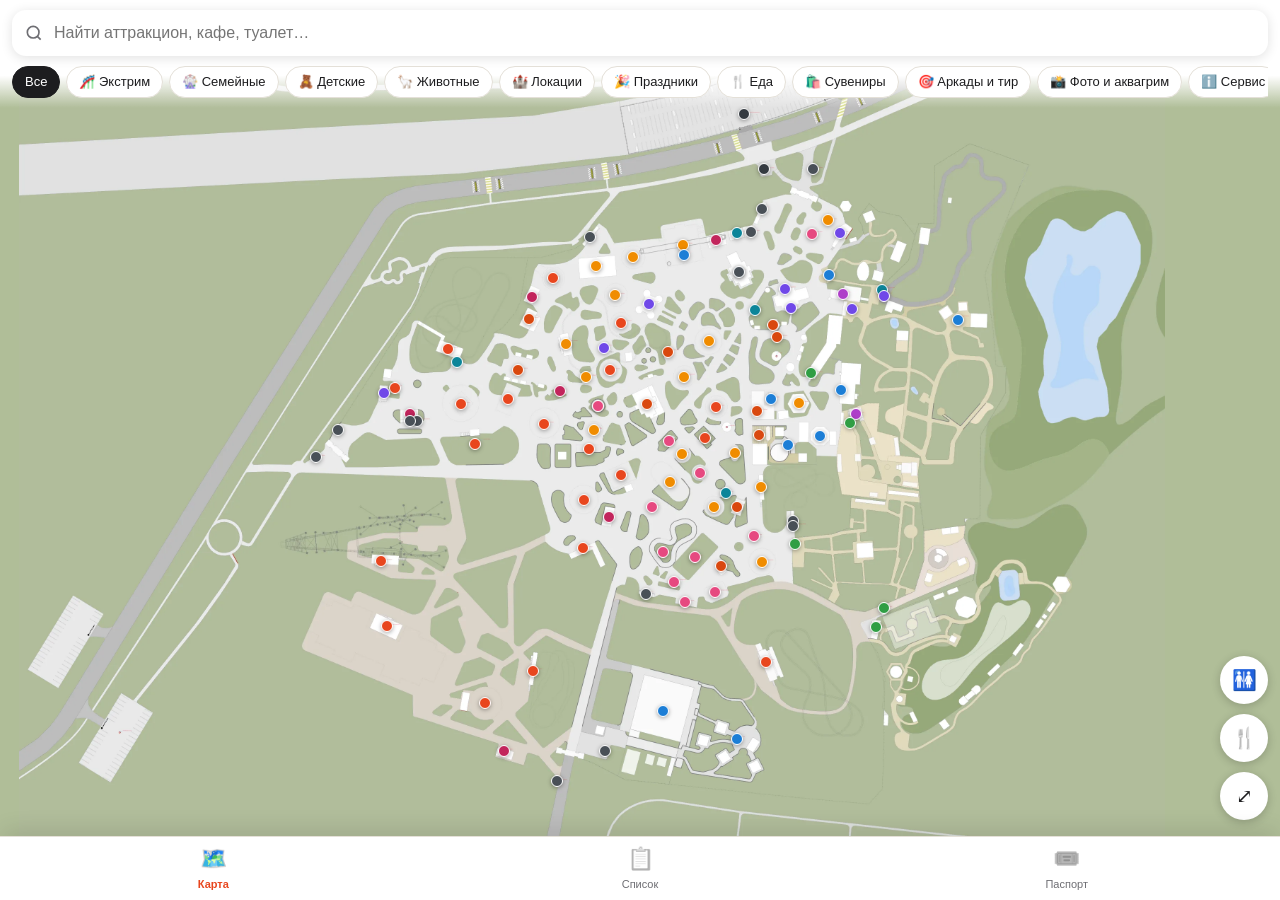
==== map/index.html @ 76719973 "db" ====
<!doctype html>
<html lang="ru">
<head>
  <meta charset="utf-8">
  <meta name="viewport" content="width=device-width, initial-scale=1, maximum-scale=1, viewport-fit=cover">
  <meta name="theme-color" content="#e8461e">
  <meta name="apple-mobile-web-app-capable" content="yes">
  <meta name="apple-mobile-web-app-status-bar-style" content="black-translucent">
  <meta name="apple-mobile-web-app-title" content="Сказка">
  <title>Карта парка «Сказка»</title>
  <link rel="manifest" href="manifest.webmanifest">
  <link rel="icon" href="assets/icon-192.png">
  <link rel="apple-touch-icon" href="assets/icon-192.png">
  <link rel="stylesheet" href="vendor/leaflet/leaflet.css">
  <link rel="stylesheet" href="style.css">
</head>
<body>
  <header class="top">
    <div class="search">
      <svg viewBox="0 0 24 24" aria-hidden="true"><circle cx="11" cy="11" r="7"/><path d="m20 20-4-4"/></svg>
      <input id="q" type="search" placeholder="Найти аттракцион, кафе, туалет…" autocomplete="off">
      <button id="q-clear" class="icon-btn" aria-label="Очистить" hidden>×</button>
    </div>
    <div id="chips" class="chips" role="toolbar" aria-label="Категории"></div>
  </header>

  <main>
    <section id="view-map" class="view active">
      <div id="map"></div>
      <div class="fabs">
        <button class="fab" data-nearest="service" title="Ближайший туалет">🚻</button>
        <button class="fab" data-nearest="food" title="Ближайшее кафе">🍴</button>
        <button class="fab" id="fit" title="Весь парк">⤢</button>
      </div>
    </section>

    <section id="view-list" class="view">
      <div id="list" class="list"></div>
    </section>

    <section id="view-passport" class="view">
      <div class="passport">
        <div class="pass-head">
          <div class="pass-title">Сказочный паспорт</div>
          <p>Отмечайтесь на настоящих аттракционах парка и получайте бонусы в онлайн-игре «Парк Сказка».</p>
          <div class="progress"><div id="pass-bar"></div></div>
          <div id="pass-count" class="pass-count"></div>
          <a class="pass-play" href="../play.html">▶ Играть в «Парк Сказка»</a>
        </div>
        <div id="rewards" class="rewards"></div>
        <h3>Мои отметки</h3>
        <div id="stamps" class="stamps"></div>
        <h3>Мой план на день</h3>
        <div id="plan" class="list compact"></div>
      </div>
    </section>
  </main>

  <div id="sheet" class="sheet" aria-hidden="true">
    <div class="grip"></div>
    <button id="sheet-close" class="icon-btn close" aria-label="Закрыть">×</button>
    <div id="sheet-body"></div>
  </div>

  <div id="toast" class="toast" role="status"></div>

  <nav class="tabs">
    <button class="tab active" data-view="map"><span>🗺️</span>Карта</button>
    <button class="tab" data-view="list"><span>📋</span>Список</button>
    <button class="tab" data-view="passport"><span>🎟️</span>Паспорт<b id="badge" hidden></b></button>
  </nav>

  <script src="vendor/leaflet/leaflet.js"></script>
  <script src="data.js"></script>
  <script src="app.js"></script>
</body>
</html>
---- map/vendor/leaflet/leaflet.css ----
/* required styles */

.leaflet-pane,
.leaflet-tile,
.leaflet-marker-icon,
.leaflet-marker-shadow,
.leaflet-tile-container,
.leaflet-pane > svg,
.leaflet-pane > canvas,
.leaflet-zoom-box,
.leaflet-image-layer,
.leaflet-layer {
	position: absolute;
	left: 0;
	top: 0;
	}
.leaflet-container {
	overflow: hidden;
	}
.leaflet-tile,
.leaflet-marker-icon,
.leaflet-marker-shadow {
	-webkit-user-select: none;
	   -moz-user-select: none;
	        user-select: none;
	  -webkit-user-drag: none;
	}
/* Prevents IE11 from highlighting tiles in blue */
.leaflet-tile::selection {
	background: transparent;
}
/* Safari renders non-retina tile on retina better with this, but Chrome is worse */
.leaflet-safari .leaflet-tile {
	image-rendering: -webkit-optimize-contrast;
	}
/* hack that prevents hw layers "stretching" when loading new tiles */
.leaflet-safari .leaflet-tile-container {
	width: 1600px;
	height: 1600px;
	-webkit-transform-origin: 0 0;
	}
.leaflet-marker-icon,
.leaflet-marker-shadow {
	display: block;
	}
/* .leaflet-container svg: reset svg max-width decleration shipped in Joomla! (joomla.org) 3.x */
/* .leaflet-container img: map is broken in FF if you have max-width: 100% on tiles */
.leaflet-container .leaflet-overlay-pane svg {
	max-width: none !important;
	max-height: none !important;
	}
.leaflet-container .leaflet-marker-pane img,
.leaflet-container .leaflet-shadow-pane img,
.leaflet-container .leaflet-tile-pane img,
.leaflet-container img.leaflet-image-layer,
.leaflet-container .leaflet-tile {
	max-width: none !important;
	max-height: none !important;
	width: auto;
	padding: 0;
	}

.leaflet-container img.leaflet-tile {
	/* See: https://bugs.chromium.org/p/chromium/issues/detail?id=600120 */
	mix-blend-mode: plus-lighter;
}

.leaflet-container.leaflet-touch-zoom {
	-ms-touch-action: pan-x pan-y;
	touch-action: pan-x pan-y;
	}
.leaflet-container.leaflet-touch-drag {
	-ms-touch-action: pinch-zoom;
	/* Fallback for FF which doesn't support pinch-zoom */
	touch-action: none;
	touch-action: pinch-zoom;
}
.leaflet-container.leaflet-touch-drag.leaflet-touch-zoom {
	-ms-touch-action: none;
	touch-action: none;
}
.leaflet-container {
	-webkit-tap-highlight-color: transparent;
}
.leaflet-container a {
	-webkit-tap-highlight-color: rgba(51, 181, 229, 0.4);
}
.leaflet-tile {
	filter: inherit;
	visibility: hidden;
	}
.leaflet-tile-loaded {
	visibility: inherit;
	}
.leaflet-zoom-box {
	width: 0;
	height: 0;
	-moz-box-sizing: border-box;
	     box-sizing: border-box;
	z-index: 800;
	}
/* workaround for https://bugzilla.mozilla.org/show_bug.cgi?id=888319 */
.leaflet-overlay-pane svg {
	-moz-user-select: none;
	}

.leaflet-pane         { z-index: 400; }

.leaflet-tile-pane    { z-index: 200; }
.leaflet-overlay-pane { z-index: 400; }
.leaflet-shadow-pane  { z-index: 500; }
.leaflet-marker-pane  { z-index: 600; }
.leaflet-tooltip-pane   { z-index: 650; }
.leaflet-popup-pane   { z-index: 700; }

.leaflet-map-pane canvas { z-index: 100; }
.leaflet-map-pane svg    { z-index: 200; }

.leaflet-vml-shape {
	width: 1px;
	height: 1px;
	}
.lvml {
	behavior: url(#default#VML);
	display: inline-block;
	position: absolute;
	}


/* control positioning */

.leaflet-control {
	position: relative;
	z-index: 800;
	pointer-events: visiblePainted; /* IE 9-10 doesn't have auto */
	pointer-events: auto;
	}
.leaflet-top,
.leaflet-bottom {
	position: absolute;
	z-index: 1000;
	pointer-events: none;
	}
.leaflet-top {
	top: 0;
	}
.leaflet-right {
	right: 0;
	}
.leaflet-bottom {
	bottom: 0;
	}
.leaflet-left {
	left: 0;
	}
.leaflet-control {
	float: left;
	clear: both;
	}
.leaflet-right .leaflet-control {
	float: right;
	}
.leaflet-top .leaflet-control {
	margin-top: 10px;
	}
.leaflet-bottom .leaflet-control {
	margin-bottom: 10px;
	}
.leaflet-left .leaflet-control {
	margin-left: 10px;
	}
.leaflet-right .leaflet-control {
	margin-right: 10px;
	}


/* zoom and fade animations */

.leaflet-fade-anim .leaflet-popup {
	opacity: 0;
	-webkit-transition: opacity 0.2s linear;
	   -moz-transition: opacity 0.2s linear;
	        transition: opacity 0.2s linear;
	}
.leaflet-fade-anim .leaflet-map-pane .leaflet-popup {
	opacity: 1;
	}
.leaflet-zoom-animated {
	-webkit-transform-origin: 0 0;
	    -ms-transform-origin: 0 0;
	        transform-origin: 0 0;
	}
svg.leaflet-zoom-animated {
	will-change: transform;
}

.leaflet-zoom-anim .leaflet-zoom-animated {
	-webkit-transition: -webkit-transform 0.25s cubic-bezier(0,0,0.25,1);
	   -moz-transition:    -moz-transform 0.25s cubic-bezier(0,0,0.25,1);
	        transition:         transform 0.25s cubic-bezier(0,0,0.25,1);
	}
.leaflet-zoom-anim .leaflet-tile,
.leaflet-pan-anim .leaflet-tile {
	-webkit-transition: none;
	   -moz-transition: none;
	        transition: none;
	}

.leaflet-zoom-anim .leaflet-zoom-hide {
	visibility: hidden;
	}


/* cursors */

.leaflet-interactive {
	cursor: pointer;
	}
.leaflet-grab {
	cursor: -webkit-grab;
	cursor:    -moz-grab;
	cursor:         grab;
	}
.leaflet-crosshair,
.leaflet-crosshair .leaflet-interactive {
	cursor: crosshair;
	}
.leaflet-popup-pane,
.leaflet-control {
	cursor: auto;
	}
.leaflet-dragging .leaflet-grab,
.leaflet-dragging .leaflet-grab .leaflet-interactive,
.leaflet-dragging .leaflet-marker-draggable {
	cursor: move;
	cursor: -webkit-grabbing;
	cursor:    -moz-grabbing;
	cursor:         grabbing;
	}

/* marker & overlays interactivity */
.leaflet-marker-icon,
.leaflet-marker-shadow,
.leaflet-image-layer,
.leaflet-pane > svg path,
.leaflet-tile-container {
	pointer-events: none;
	}

.leaflet-marker-icon.leaflet-interactive,
.leaflet-image-layer.leaflet-interactive,
.leaflet-pane > svg path.leaflet-interactive,
svg.leaflet-image-layer.leaflet-interactive path {
	pointer-events: visiblePainted; /* IE 9-10 doesn't have auto */
	pointer-events: auto;
	}

/* visual tweaks */

.leaflet-container {
	background: #ddd;
	outline-offset: 1px;
	}
.leaflet-container a {
	color: #0078A8;
	}
.leaflet-zoom-box {
	border: 2px dotted #38f;
	background: rgba(255,255,255,0.5);
	}


/* general typography */
.leaflet-container {
	font-family: "Helvetica Neue", Arial, Helvetica, sans-serif;
	font-size: 12px;
	font-size: 0.75rem;
	line-height: 1.5;
	}


/* general toolbar styles */

.leaflet-bar {
	box-shadow: 0 1px 5px rgba(0,0,0,0.65);
	border-radius: 4px;
	}
.leaflet-bar a {
	background-color: #fff;
	border-bottom: 1px solid #ccc;
	width: 26px;
	height: 26px;
	line-height: 26px;
	display: block;
	text-align: center;
	text-decoration: none;
	color: black;
	}
.leaflet-bar a,
.leaflet-control-layers-toggle {
	background-position: 50% 50%;
	background-repeat: no-repeat;
	display: block;
	}
.leaflet-bar a:hover,
.leaflet-bar a:focus {
	background-color: #f4f4f4;
	}
.leaflet-bar a:first-child {
	border-top-left-radius: 4px;
	border-top-right-radius: 4px;
	}
.leaflet-bar a:last-child {
	border-bottom-left-radius: 4px;
	border-bottom-right-radius: 4px;
	border-bottom: none;
	}
.leaflet-bar a.leaflet-disabled {
	cursor: default;
	background-color: #f4f4f4;
	color: #bbb;
	}

.leaflet-touch .leaflet-bar a {
	width: 30px;
	height: 30px;
	line-height: 30px;
	}
.leaflet-touch .leaflet-bar a:first-child {
	border-top-left-radius: 2px;
	border-top-right-radius: 2px;
	}
.leaflet-touch .leaflet-bar a:last-child {
	border-bottom-left-radius: 2px;
	border-bottom-right-radius: 2px;
	}

/* zoom control */

.leaflet-control-zoom-in,
.leaflet-control-zoom-out {
	font: bold 18px 'Lucida Console', Monaco, monospace;
	text-indent: 1px;
	}

.leaflet-touch .leaflet-control-zoom-in, .leaflet-touch .leaflet-control-zoom-out  {
	font-size: 22px;
	}


/* layers control */

.leaflet-control-layers {
	box-shadow: 0 1px 5px rgba(0,0,0,0.4);
	background: #fff;
	border-radius: 5px;
	}
.leaflet-control-layers-toggle {
	background-image: url(images/layers.png);
	width: 36px;
	height: 36px;
	}
.leaflet-retina .leaflet-control-layers-toggle {
	background-image: url(images/layers-2x.png);
	background-size: 26px 26px;
	}
.leaflet-touch .leaflet-control-layers-toggle {
	width: 44px;
	height: 44px;
	}
.leaflet-control-layers .leaflet-control-layers-list,
.leaflet-control-layers-expanded .leaflet-control-layers-toggle {
	display: none;
	}
.leaflet-control-layers-expanded .leaflet-control-layers-list {
	display: block;
	position: relative;
	}
.leaflet-control-layers-expanded {
	padding: 6px 10px 6px 6px;
	color: #333;
	background: #fff;
	}
.leaflet-control-layers-scrollbar {
	overflow-y: scroll;
	overflow-x: hidden;
	padding-right: 5px;
	}
.leaflet-control-layers-selector {
	margin-top: 2px;
	position: relative;
	top: 1px;
	}
.leaflet-control-layers label {
	display: block;
	font-size: 13px;
	font-size: 1.08333em;
	}
.leaflet-control-layers-separator {
	height: 0;
	border-top: 1px solid #ddd;
	margin: 5px -10px 5px -6px;
	}

/* Default icon URLs */
.leaflet-default-icon-path { /* used only in path-guessing heuristic, see L.Icon.Default */
	background-image: url(images/marker-icon.png);
	}


/* attribution and scale controls */

.leaflet-container .leaflet-control-attribution {
	background: #fff;
	background: rgba(255, 255, 255, 0.8);
	margin: 0;
	}
.leaflet-control-attribution,
.leaflet-control-scale-line {
	padding: 0 5px;
	color: #333;
	line-height: 1.4;
	}
.leaflet-control-attribution a {
	text-decoration: none;
	}
.leaflet-control-attribution a:hover,
.leaflet-control-attribution a:focus {
	text-decoration: underline;
	}
.leaflet-attribution-flag {
	display: inline !important;
	vertical-align: baseline !important;
	width: 1em;
	height: 0.6669em;
	}
.leaflet-left .leaflet-control-scale {
	margin-left: 5px;
	}
.leaflet-bottom .leaflet-control-scale {
	margin-bottom: 5px;
	}
.leaflet-control-scale-line {
	border: 2px solid #777;
	border-top: none;
	line-height: 1.1;
	padding: 2px 5px 1px;
	white-space: nowrap;
	-moz-box-sizing: border-box;
	     box-sizing: border-box;
	background: rgba(255, 255, 255, 0.8);
	text-shadow: 1px 1px #fff;
	}
.leaflet-control-scale-line:not(:first-child) {
	border-top: 2px solid #777;
	border-bottom: none;
	margin-top: -2px;
	}
.leaflet-control-scale-line:not(:first-child):not(:last-child) {
	border-bottom: 2px solid #777;
	}

.leaflet-touch .leaflet-control-attribution,
.leaflet-touch .leaflet-control-layers,
.leaflet-touch .leaflet-bar {
	box-shadow: none;
	}
.leaflet-touch .leaflet-control-layers,
.leaflet-touch .leaflet-bar {
	border: 2px solid rgba(0,0,0,0.2);
	background-clip: padding-box;
	}


/* popup */

.leaflet-popup {
	position: absolute;
	text-align: center;
	margin-bottom: 20px;
	}
.leaflet-popup-content-wrapper {
	padding: 1px;
	text-align: left;
	border-radius: 12px;
	}
.leaflet-popup-content {
	margin: 13px 24px 13px 20px;
	line-height: 1.3;
	font-size: 13px;
	font-size: 1.08333em;
	min-height: 1px;
	}
.leaflet-popup-content p {
	margin: 17px 0;
	margin: 1.3em 0;
	}
.leaflet-popup-tip-container {
	width: 40px;
	height: 20px;
	position: absolute;
	left: 50%;
	margin-top: -1px;
	margin-left: -20px;
	overflow: hidden;
	pointer-events: none;
	}
.leaflet-popup-tip {
	width: 17px;
	height: 17px;
	padding: 1px;

	margin: -10px auto 0;
	pointer-events: auto;

	-webkit-transform: rotate(45deg);
	   -moz-transform: rotate(45deg);
	    -ms-transform: rotate(45deg);
	        transform: rotate(45deg);
	}
.leaflet-popup-content-wrapper,
.leaflet-popup-tip {
	background: white;
	color: #333;
	box-shadow: 0 3px 14px rgba(0,0,0,0.4);
	}
.leaflet-container a.leaflet-popup-close-button {
	position: absolute;
	top: 0;
	right: 0;
	border: none;
	text-align: center;
	width: 24px;
	height: 24px;
	font: 16px/24px Tahoma, Verdana, sans-serif;
	color: #757575;
	text-decoration: none;
	background: transparent;
	}
.leaflet-container a.leaflet-popup-close-button:hover,
.leaflet-container a.leaflet-popup-close-button:focus {
	color: #585858;
	}
.leaflet-popup-scrolled {
	overflow: auto;
	}

.leaflet-oldie .leaflet-popup-content-wrapper {
	-ms-zoom: 1;
	}
.leaflet-oldie .leaflet-popup-tip {
	width: 24px;
	margin: 0 auto;

	-ms-filter: "progid:DXImageTransform.Microsoft.Matrix(M11=0.70710678, M12=0.70710678, M21=-0.70710678, M22=0.70710678)";
	filter: progid:DXImageTransform.Microsoft.Matrix(M11=0.70710678, M12=0.70710678, M21=-0.70710678, M22=0.70710678);
	}

.leaflet-oldie .leaflet-control-zoom,
.leaflet-oldie .leaflet-control-layers,
.leaflet-oldie .leaflet-popup-content-wrapper,
.leaflet-oldie .leaflet-popup-tip {
	border: 1px solid #999;
	}


/* div icon */

.leaflet-div-icon {
	background: #fff;
	border: 1px solid #666;
	}


/* Tooltip */
/* Base styles for the element that has a tooltip */
.leaflet-tooltip {
	position: absolute;
	padding: 6px;
	background-color: #fff;
	border: 1px solid #fff;
	border-radius: 3px;
	color: #222;
	white-space: nowrap;
	-webkit-user-select: none;
	-moz-user-select: none;
	-ms-user-select: none;
	user-select: none;
	pointer-events: none;
	box-shadow: 0 1px 3px rgba(0,0,0,0.4);
	}
.leaflet-tooltip.leaflet-interactive {
	cursor: pointer;
	pointer-events: auto;
	}
.leaflet-tooltip-top:before,
.leaflet-tooltip-bottom:before,
.leaflet-tooltip-left:before,
.leaflet-tooltip-right:before {
	position: absolute;
	pointer-events: none;
	border: 6px solid transparent;
	background: transparent;
	content: "";
	}

/* Directions */

.leaflet-tooltip-bottom {
	margin-top: 6px;
}
.leaflet-tooltip-top {
	margin-top: -6px;
}
.leaflet-tooltip-bottom:before,
.leaflet-tooltip-top:before {
	left: 50%;
	margin-left: -6px;
	}
.leaflet-tooltip-top:before {
	bottom: 0;
	margin-bottom: -12px;
	border-top-color: #fff;
	}
.leaflet-tooltip-bottom:before {
	top: 0;
	margin-top: -12px;
	margin-left: -6px;
	border-bottom-color: #fff;
	}
.leaflet-tooltip-left {
	margin-left: -6px;
}
.leaflet-tooltip-right {
	margin-left: 6px;
}
.leaflet-tooltip-left:before,
.leaflet-tooltip-right:before {
	top: 50%;
	margin-top: -6px;
	}
.leaflet-tooltip-left:before {
	right: 0;
	margin-right: -12px;
	border-left-color: #fff;
	}
.leaflet-tooltip-right:before {
	left: 0;
	margin-left: -12px;
	border-right-color: #fff;
	}

/* Printing */

@media print {
	/* Prevent printers from removing background-images of controls. */
	.leaflet-control {
		-webkit-print-color-adjust: exact;
		print-color-adjust: exact;
		}
	}
---- map/style.css ----
:root {
  --brand: #e8461e;
  --ink: #1d1d1f;
  --muted: #6e6e73;
  --bg: #ffffff;
  --panel: #f5f3ef;
  --line: #e4e0d8;
  --tab-h: 64px;
  --safe-b: env(safe-area-inset-bottom, 0px);
  --safe-t: env(safe-area-inset-top, 0px);
}
* { box-sizing: border-box; -webkit-tap-highlight-color: transparent; }
html, body { margin: 0; height: 100%; overflow: hidden; }
body {
  font: 15px/1.4 -apple-system, BlinkMacSystemFont, "Segoe UI", Roboto, sans-serif;
  color: var(--ink); background: var(--bg);
}
button { font: inherit; color: inherit; cursor: pointer; }

/* Шапка */
.top {
  position: fixed; inset: 0 0 auto 0; z-index: 1000;
  padding: calc(var(--safe-t) + 10px) 12px 8px;
  background: linear-gradient(#fff 70%, rgba(255,255,255,0));
}
.search {
  display: flex; align-items: center; gap: 8px; height: 46px; padding: 0 12px;
  background: #fff; border-radius: 14px; box-shadow: 0 2px 12px rgba(0,0,0,.12);
}
.search svg { width: 20px; height: 20px; fill: none; stroke: var(--muted); stroke-width: 2; flex: none; }
.search input { flex: 1; border: 0; outline: 0; font-size: 16px; background: none; min-width: 0; }
.search input::-webkit-search-cancel-button { display: none; }
.icon-btn { border: 0; background: none; font-size: 24px; line-height: 1; color: var(--muted); padding: 4px 6px; }
.chips { display: flex; gap: 6px; overflow-x: auto; padding: 10px 0 2px; scrollbar-width: none; }
.chips::-webkit-scrollbar { display: none; }
.chip {
  flex: none; border: 1px solid var(--line); background: #fff; border-radius: 999px;
  padding: 6px 12px; font-size: 13px; white-space: nowrap;
}
.chip.on { background: var(--ink); border-color: var(--ink); color: #fff; }

/* Экраны */
main { position: fixed; inset: 0 0 calc(var(--tab-h) + var(--safe-b)) 0; }
.view { position: absolute; inset: 0; display: none; }
.view.active { display: block; }
#view-list, #view-passport { overflow-y: auto; padding-top: calc(var(--safe-t) + 112px); }
#view-passport { padding-top: calc(var(--safe-t) + 16px); }
body.passport-open .top { display: none; }
#map { position: absolute; inset: 0; background: #b0be98; }

/* Маркеры */
.pin { background: none; border: 0; }
.pin-dot {
  position: absolute; left: 50%; top: 50%; transform: translate(-50%, -50%);
  width: 30px; height: 30px; border-radius: 50%; border: 2px solid #fff;
  background: var(--c); box-shadow: 0 1px 4px rgba(0,0,0,.35);
  display: grid; place-items: center; font-size: 15px; transition: width .15s, height .15s;
}
.pin-lbl {
  position: absolute; left: 50%; top: calc(50% + 18px); transform: translateX(-50%);
  white-space: nowrap; font-size: 11px; font-weight: 600; color: var(--ink);
  text-shadow: 0 0 3px #fff, 0 0 3px #fff, 0 0 3px #fff; display: none; pointer-events: none;
}
.z-high .pin-lbl { display: block; }
.z-low .pin-dot { width: 12px; height: 12px; font-size: 0; border-width: 1.5px; }
.pin.sel .pin-dot { width: 40px; height: 40px; font-size: 20px; box-shadow: 0 0 0 4px rgba(232,70,30,.35); }
.pin.sel .pin-lbl { display: block; }
.pin.done .pin-dot::after {
  content: "✓"; position: absolute; right: -5px; top: -5px; width: 15px; height: 15px; border-radius: 50%;
  background: #1f9d55; color: #fff; font-size: 10px; display: grid; place-items: center; border: 1.5px solid #fff;
}
.z-low .pin.done .pin-dot::after { display: none; }
.pin.dim { opacity: .18; pointer-events: none; }

.fabs { position: absolute; right: 12px; bottom: 16px; z-index: 900; display: flex; flex-direction: column; gap: 10px; }
.fab {
  width: 48px; height: 48px; border-radius: 50%; border: 0; background: #fff; font-size: 20px;
  box-shadow: 0 2px 10px rgba(0,0,0,.2);
}

/* Нижние вкладки */
.tabs {
  position: fixed; inset: auto 0 0 0; z-index: 1100; display: flex;
  height: calc(var(--tab-h) + var(--safe-b)); padding-bottom: var(--safe-b);
  background: #fff; border-top: 1px solid var(--line);
}
.tab {
  flex: 1; border: 0; background: none; font-size: 11px; color: var(--muted); position: relative;
  display: flex; flex-direction: column; align-items: center; justify-content: center; gap: 2px;
}
.tab span { font-size: 22px; filter: grayscale(1); opacity: .6; }
.tab.active { color: var(--brand); font-weight: 600; }
.tab.active span { filter: none; opacity: 1; }
.tab b {
  position: absolute; top: 6px; left: calc(50% + 8px); background: var(--brand); color: #fff;
  font-size: 10px; border-radius: 9px; padding: 1px 6px;
}

/* Карточка объекта */
.sheet {
  position: fixed; left: 0; right: 0; bottom: calc(var(--tab-h) + var(--safe-b)); z-index: 1050;
  max-height: 62vh; overflow-y: auto; background: #fff; border-radius: 20px 20px 0 0;
  box-shadow: 0 -4px 24px rgba(0,0,0,.18); transform: translateY(110%); transition: transform .25s ease;
}
.sheet.open { transform: none; }
.grip { width: 40px; height: 5px; border-radius: 3px; background: var(--line); margin: 8px auto 0; }
.close { position: absolute; right: 8px; top: 6px; z-index: 2; background: rgba(255,255,255,.85); border-radius: 50%; width: 36px; height: 36px; }
.photo { width: 100%; aspect-ratio: 2 / 1; object-fit: cover; display: block; margin-top: 8px; background: var(--panel); }
.sheet-in { padding: 14px 16px 18px; }
.sheet h2 { margin: 0 0 4px; font-size: 21px; }
.tags { display: flex; gap: 6px; flex-wrap: wrap; margin-bottom: 8px; }
.tag { font-size: 12px; padding: 2px 8px; border-radius: 6px; background: var(--panel); }
.note { color: var(--muted); margin: 0 0 10px; }
.hint { background: #fff4ef; border-radius: 12px; padding: 10px 12px; font-size: 13px; margin: 10px 0; }
.actions { display: grid; grid-template-columns: 1fr 1fr; gap: 8px; margin-top: 12px; }
.btn {
  border: 1px solid var(--line); background: #fff; border-radius: 12px; padding: 11px 10px; font-weight: 600; font-size: 14px;
}
.btn.primary { background: var(--brand); border-color: var(--brand); color: #fff; }
.btn.ok { background: #1f9d55; border-color: #1f9d55; color: #fff; }
.btn.wide { grid-column: 1 / -1; }
.near { margin-top: 14px; }
.near h4 { margin: 0 0 6px; font-size: 13px; color: var(--muted); font-weight: 600; }

/* Списки */
.list { padding: 0 12px 24px; }
.group-h { font-size: 13px; text-transform: uppercase; letter-spacing: .04em; color: var(--muted); margin: 18px 4px 6px; }
.row {
  display: flex; align-items: center; gap: 12px; width: 100%; text-align: left;
  border: 0; background: none; padding: 8px 4px; border-bottom: 1px solid var(--line);
}
.row img, .row .ph { width: 56px; height: 56px; border-radius: 10px; object-fit: cover; flex: none; background: var(--panel); display: grid; place-items: center; font-size: 22px; }
.row .t { flex: 1; min-width: 0; }
.row .t b { display: block; font-weight: 600; }
.row .t small { color: var(--muted); }
.row .st { font-size: 18px; }
.compact .row img, .compact .row .ph { width: 40px; height: 40px; }
.empty { color: var(--muted); padding: 24px 4px; text-align: center; }

/* Паспорт */
.passport { padding: 0 16px 24px; }
.pass-head { background: var(--brand); color: #fff; border-radius: 18px; padding: 18px; }
.pass-title { font-size: 22px; font-weight: 800; }
.pass-head p { margin: 6px 0 12px; opacity: .92; font-size: 14px; }
.progress { height: 10px; background: rgba(255,255,255,.3); border-radius: 5px; overflow: hidden; }
#pass-bar { height: 100%; background: #fff; width: 0; transition: width .3s; }
.pass-count { margin-top: 8px; font-weight: 600; }
.passport h3 { margin: 22px 0 8px; }
.rewards { display: grid; gap: 8px; margin-top: 14px; }
.reward { display: flex; gap: 12px; align-items: center; border: 1px dashed var(--line); border-radius: 14px; padding: 12px; }
.reward .ic { font-size: 26px; }
.reward .t { flex: 1; }
.reward small { color: var(--muted); display: block; }
.reward.got { border-style: solid; border-color: #1f9d55; background: #effaf3; }
.code { font-family: ui-monospace, Menlo, monospace; font-weight: 700; letter-spacing: .08em; }
.stamps { display: grid; grid-template-columns: repeat(auto-fill, minmax(72px, 1fr)); gap: 10px; }
.stamp { text-align: center; font-size: 11px; border: 0; background: none; padding: 0; }
.stamp .s {
  width: 64px; height: 64px; margin: 0 auto 4px; border-radius: 50%; border: 3px solid var(--c);
  display: grid; place-items: center; font-size: 26px; transform: rotate(-8deg); background: #fff;
}

.toast {
  position: fixed; left: 50%; bottom: calc(var(--tab-h) + var(--safe-b) + 16px); z-index: 1200;
  transform: translate(-50%, 20px); opacity: 0; transition: .25s; pointer-events: none;
  background: var(--ink); color: #fff; padding: 10px 16px; border-radius: 12px; font-size: 14px; max-width: 90vw; text-align: center;
}
.toast.show { opacity: 1; transform: translate(-50%, 0); }
.pass-play { display: inline-block; margin-top: 12px; background: #fff; color: var(--brand); font-weight: 700; text-decoration: none; padding: 8px 14px; border-radius: 10px; }
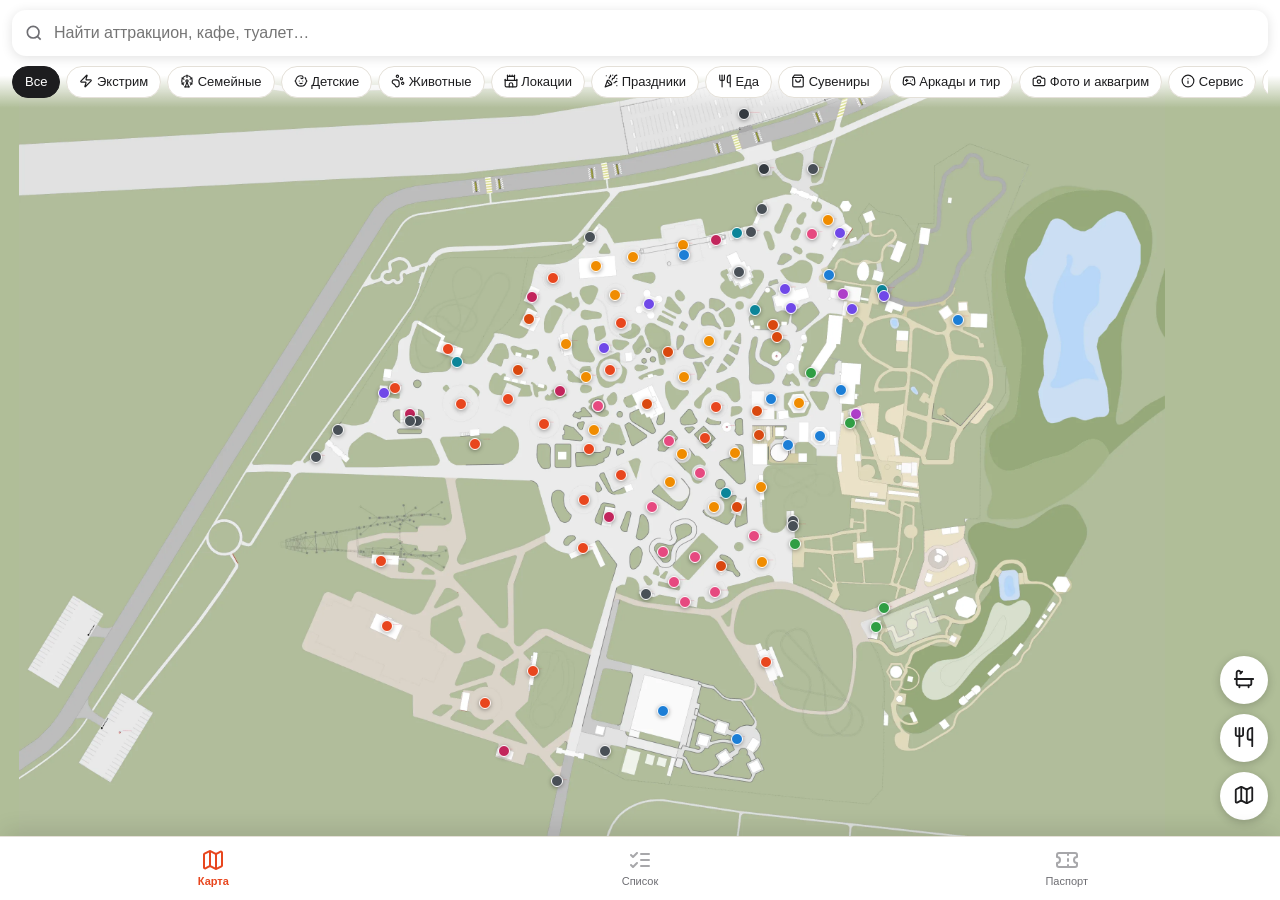
==== commit 327dc6e9: "some fixes" ====
--- a/map/index.html
+++ b/map/index.html
@@ -19,7 +19,7 @@
     <div class="search">
       <svg viewBox="0 0 24 24" aria-hidden="true"><circle cx="11" cy="11" r="7"/><path d="m20 20-4-4"/></svg>
       <input id="q" type="search" placeholder="Найти аттракцион, кафе, туалет…" autocomplete="off">
-      <button id="q-clear" class="icon-btn" aria-label="Очистить" hidden>×</button>
+      <button id="q-clear" class="icon-btn" aria-label="Очистить" hidden><i data-icon="x"></i></button>
     </div>
     <div id="chips" class="chips" role="toolbar" aria-label="Категории"></div>
   </header>
@@ -28,9 +28,9 @@
     <section id="view-map" class="view active">
       <div id="map"></div>
       <div class="fabs">
-        <button class="fab" data-nearest="service" title="Ближайший туалет">🚻</button>
-        <button class="fab" data-nearest="food" title="Ближайшее кафе">🍴</button>
-        <button class="fab" id="fit" title="Весь парк">⤢</button>
+        <button class="fab" data-nearest="service" title="Ближайший туалет"><i data-icon="bath"></i></button>
+        <button class="fab" data-nearest="food" title="Ближайшее кафе"><i data-icon="utensils"></i></button>
+        <button class="fab" id="fit" title="Весь парк"><i data-icon="map"></i></button>
       </div>
     </section>
 
@@ -45,7 +45,7 @@
           <p>Отмечайтесь на настоящих аттракционах парка и получайте бонусы в онлайн-игре «Парк Сказка».</p>
           <div class="progress"><div id="pass-bar"></div></div>
           <div id="pass-count" class="pass-count"></div>
-          <a class="pass-play" href="../play.html">▶ Играть в «Парк Сказка»</a>
+          <a class="pass-play" href="../play.html"><i data-icon="play"></i> Играть в «Парк Сказка»</a>
         </div>
         <div id="rewards" class="rewards"></div>
         <h3>Мои отметки</h3>
@@ -58,18 +58,20 @@
 
   <div id="sheet" class="sheet" aria-hidden="true">
     <div class="grip"></div>
-    <button id="sheet-close" class="icon-btn close" aria-label="Закрыть">×</button>
+    <button id="sheet-close" class="icon-btn close" aria-label="Закрыть"><i data-icon="x"></i></button>
     <div id="sheet-body"></div>
   </div>
 
   <div id="toast" class="toast" role="status"></div>
 
   <nav class="tabs">
-    <button class="tab active" data-view="map"><span>🗺️</span>Карта</button>
-    <button class="tab" data-view="list"><span>📋</span>Список</button>
-    <button class="tab" data-view="passport"><span>🎟️</span>Паспорт<b id="badge" hidden></b></button>
+    <button class="tab active" data-view="map"><i data-icon="map"></i>Карта</button>
+    <button class="tab" data-view="list"><i data-icon="list-checks"></i>Список</button>
+    <button class="tab" data-view="passport"><i data-icon="ticket"></i>Паспорт<b id="badge" hidden></b></button>
   </nav>
 
+  <script src="../icons.js"></script>
+  <script>Icons.hydrate()</script>
   <script src="vendor/leaflet/leaflet.js"></script>
   <script src="data.js"></script>
   <script src="app.js"></script>
--- a/map/style.css
+++ b/map/style.css
@@ -66,7 +66,7 @@
 .pin.sel .pin-dot { width: 40px; height: 40px; font-size: 20px; box-shadow: 0 0 0 4px rgba(232,70,30,.35); }
 .pin.sel .pin-lbl { display: block; }
 .pin.done .pin-dot::after {
-  content: "✓"; position: absolute; right: -5px; top: -5px; width: 15px; height: 15px; border-radius: 50%;
+  content: ""; position: absolute; right: -5px; top: -5px; width: 15px; height: 15px; border-radius: 50%;
   background: #1f9d55; color: #fff; font-size: 10px; display: grid; place-items: center; border: 1.5px solid #fff;
 }
 .z-low .pin.done .pin-dot::after { display: none; }
@@ -88,9 +88,7 @@
   flex: 1; border: 0; background: none; font-size: 11px; color: var(--muted); position: relative;
   display: flex; flex-direction: column; align-items: center; justify-content: center; gap: 2px;
 }
-.tab span { font-size: 22px; filter: grayscale(1); opacity: .6; }
 .tab.active { color: var(--brand); font-weight: 600; }
-.tab.active span { filter: none; opacity: 1; }
 .tab b {
   position: absolute; top: 6px; left: calc(50% + 8px); background: var(--brand); color: #fff;
   font-size: 10px; border-radius: 9px; padding: 1px 6px;
@@ -167,3 +165,23 @@
 }
 .toast.show { opacity: 1; transform: translate(-50%, 0); }
 .pass-play { display: inline-block; margin-top: 12px; background: #fff; color: var(--brand); font-weight: 700; text-decoration: none; padding: 8px 14px; border-radius: 10px; }
+
+/* Иконки вместо эмодзи */
+.i { width: 1em; height: 1em; flex: none; display: inline-block; vertical-align: -.15em; }
+.pin-dot .i { width: 16px; height: 16px; color: #fff; }
+.pin.sel .pin-dot .i { width: 21px; height: 21px; }
+.z-low .pin-dot .i { display: none; }
+.pin.done .pin-dot::after { background: #1f9d55 url("data:image/svg+xml,%3Csvg xmlns='http://www.w3.org/2000/svg' viewBox='0 0 24 24' fill='none' stroke='white' stroke-width='4' stroke-linecap='round' stroke-linejoin='round'%3E%3Cpath d='M20 6 9 17l-5-5'/%3E%3C/svg%3E") center / 9px no-repeat; }
+.fab .i { width: 22px; height: 22px; color: #1d1d1f; }
+.tab .i { width: 24px; height: 24px; opacity: .6; }
+.tab.active .i { opacity: 1; }
+.icon-btn .i { width: 20px; height: 20px; }
+.sheet h2 .i { width: 20px; height: 20px; color: var(--brand); }
+.btn .i, .note .i, .hint .i { width: 15px; height: 15px; vertical-align: -2px; }
+.i.on { color: #f59f00; fill: #f59f00; }
+.i.ok { color: #1f9d55; }
+.row .ph .i { width: 24px; height: 24px; color: var(--muted); }
+.reward .ic .i { width: 26px; height: 26px; color: var(--brand); }
+.stamp .s .i { width: 28px; height: 28px; color: var(--c); }
+.pass-play .i { width: 14px; height: 14px; }
+.chip .i, .group-h .i { width: 14px; height: 14px; vertical-align: -2px; }
